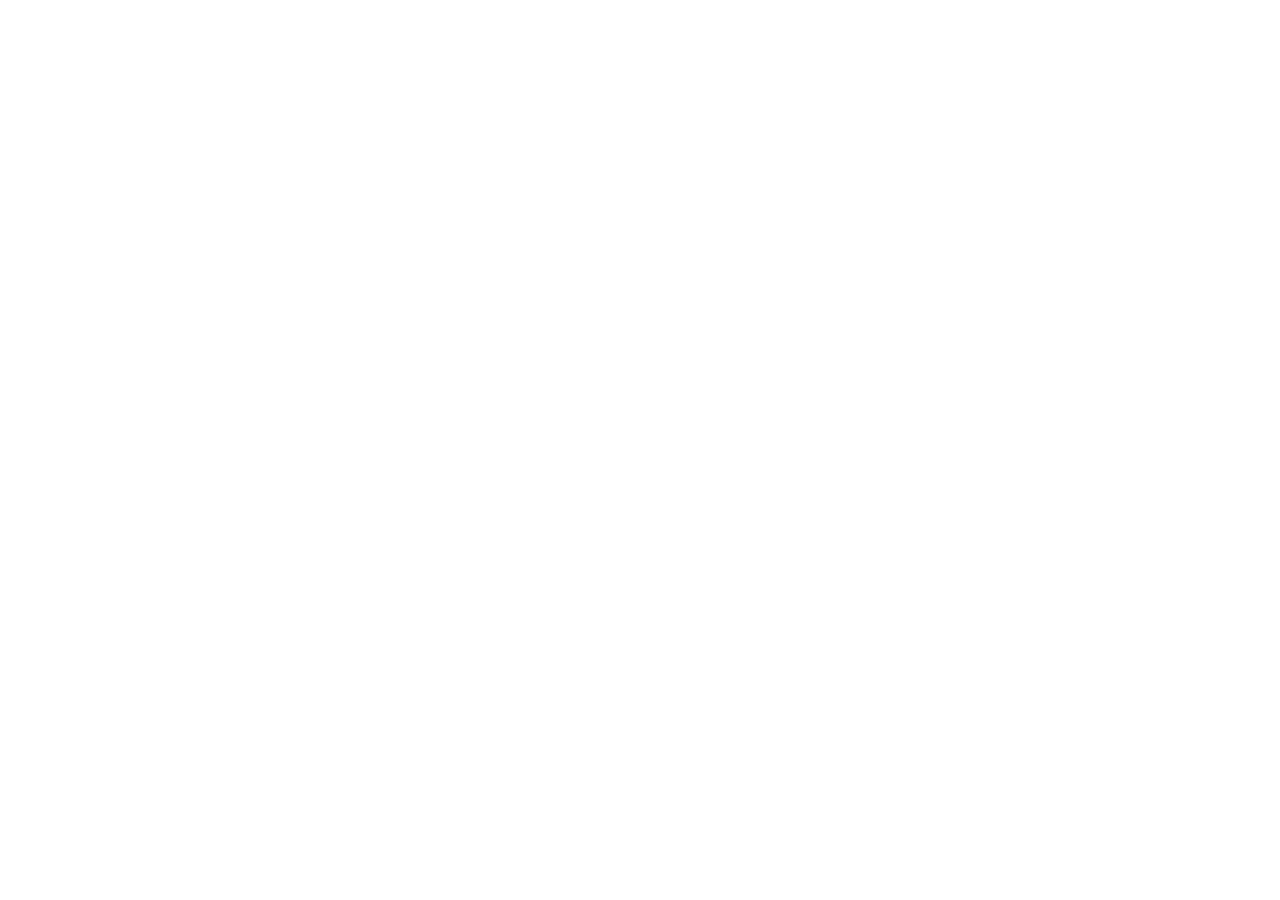
==== index.html @ 560f4daa "Сайт Синие лопасти: промышленные полы, стопинг Статическая версия для GitHub Pages, чтобы открывать " ====
<!doctype html>
<html lang="ru">
  <head>
    <meta charset="utf-8" />
    <meta name="viewport" content="width=device-width, initial-scale=1" />
    <title>Синие лопасти</title>
    <meta name="description" content="Синие лопасти — промышленные бетонные полы методом стопинга. Новосибирск и Сибирь. Кварц, корунд, металл. От 800 м²." />
    <meta name="theme-color" content="#090A0C" />
    <meta property="og:title" content="Синие лопасти" />
    <meta property="og:description" content="Промышленные бетонные полы. Стопинг." />
    <meta property="og:image" content="https://milordasceo.github.io/sinie-lopasti/og.jpg" />
    <link rel="icon" href="/sinie-lopasti/favicon.svg" type="image/svg+xml" />
    <link rel="preconnect" href="https://fonts.googleapis.com" />
    <link rel="preconnect" href="https://fonts.gstatic.com" crossorigin />
    <link href="https://fonts.googleapis.com/css2?family=Cormorant+Garamond:ital,wght@0,400;0,500;0,600;1,400&family=Manrope:wght@400;500;600;700&display=swap" rel="stylesheet" />
    <link rel="stylesheet" href="/sinie-lopasti/styles.css" />
  </head>
  <body>
    <div id="app"></div>
    <script src="/sinie-lopasti/app.js"></script>
  </body>
</html>
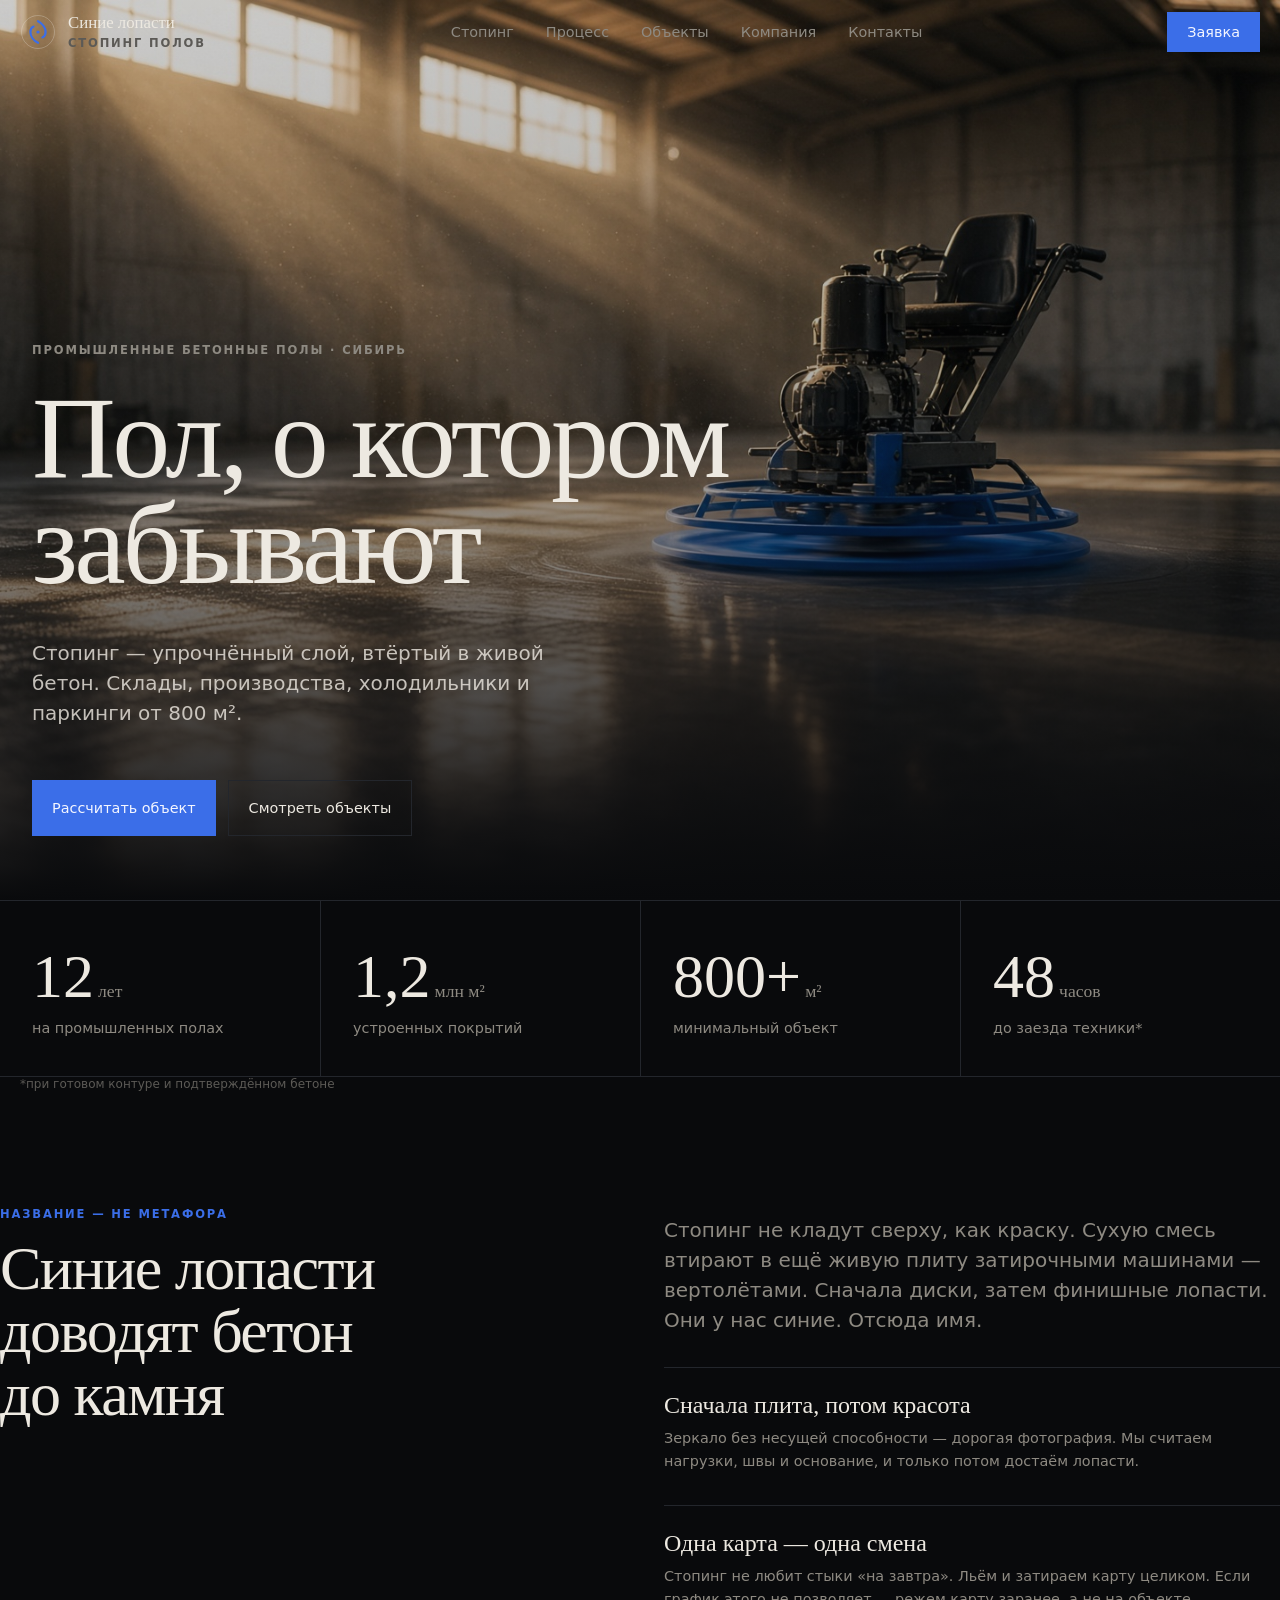
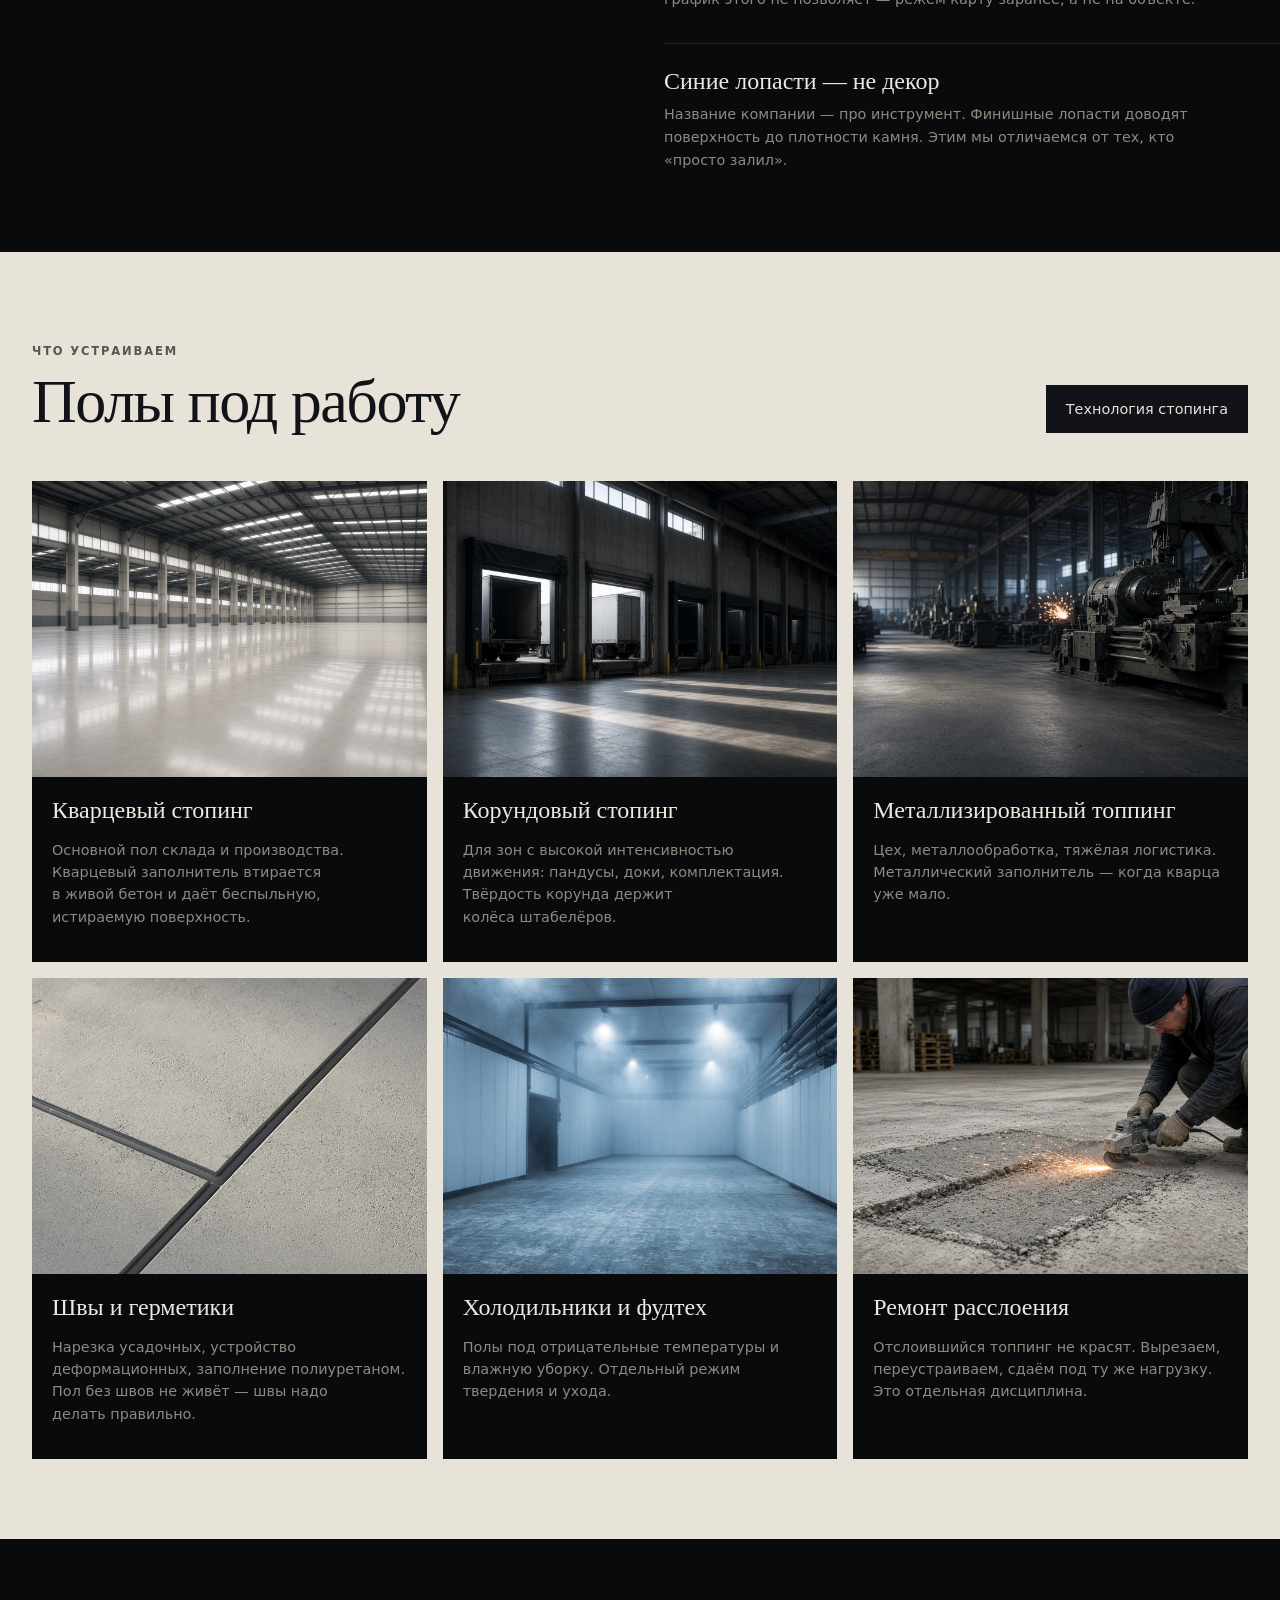
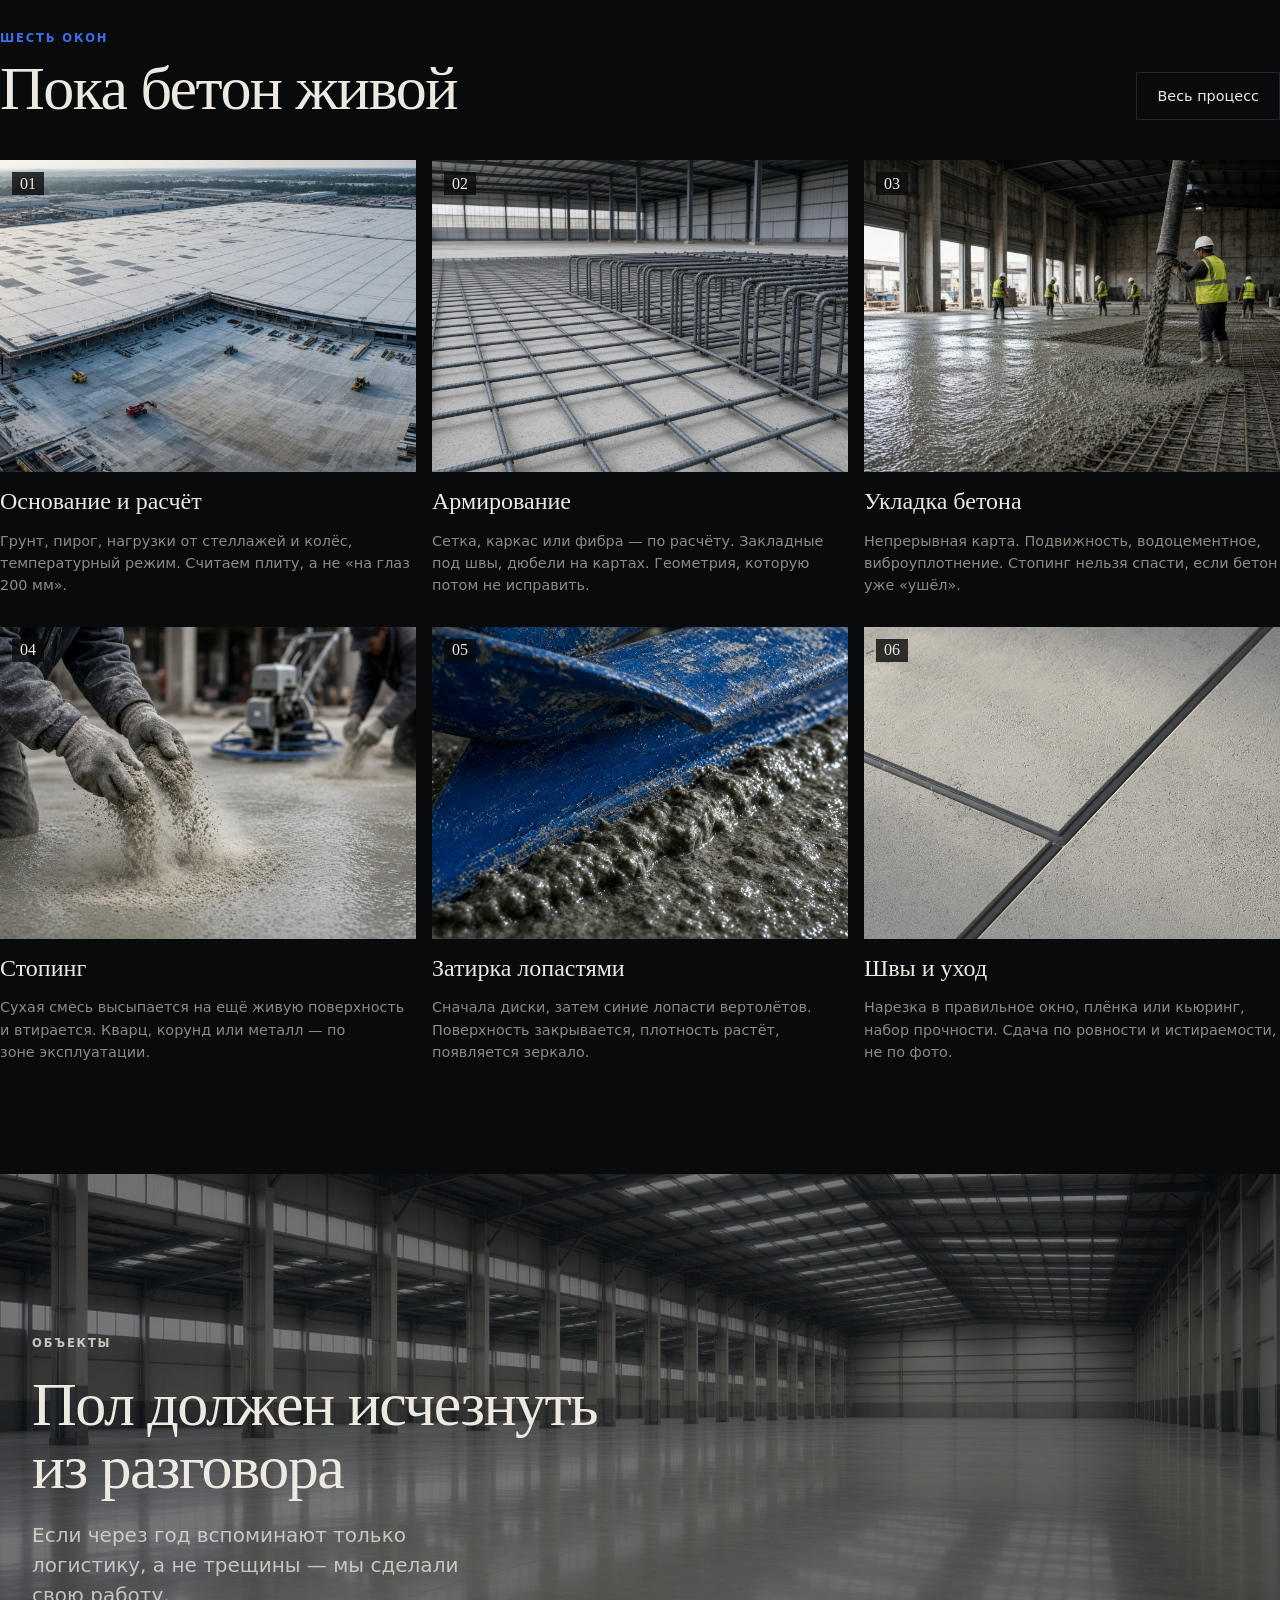
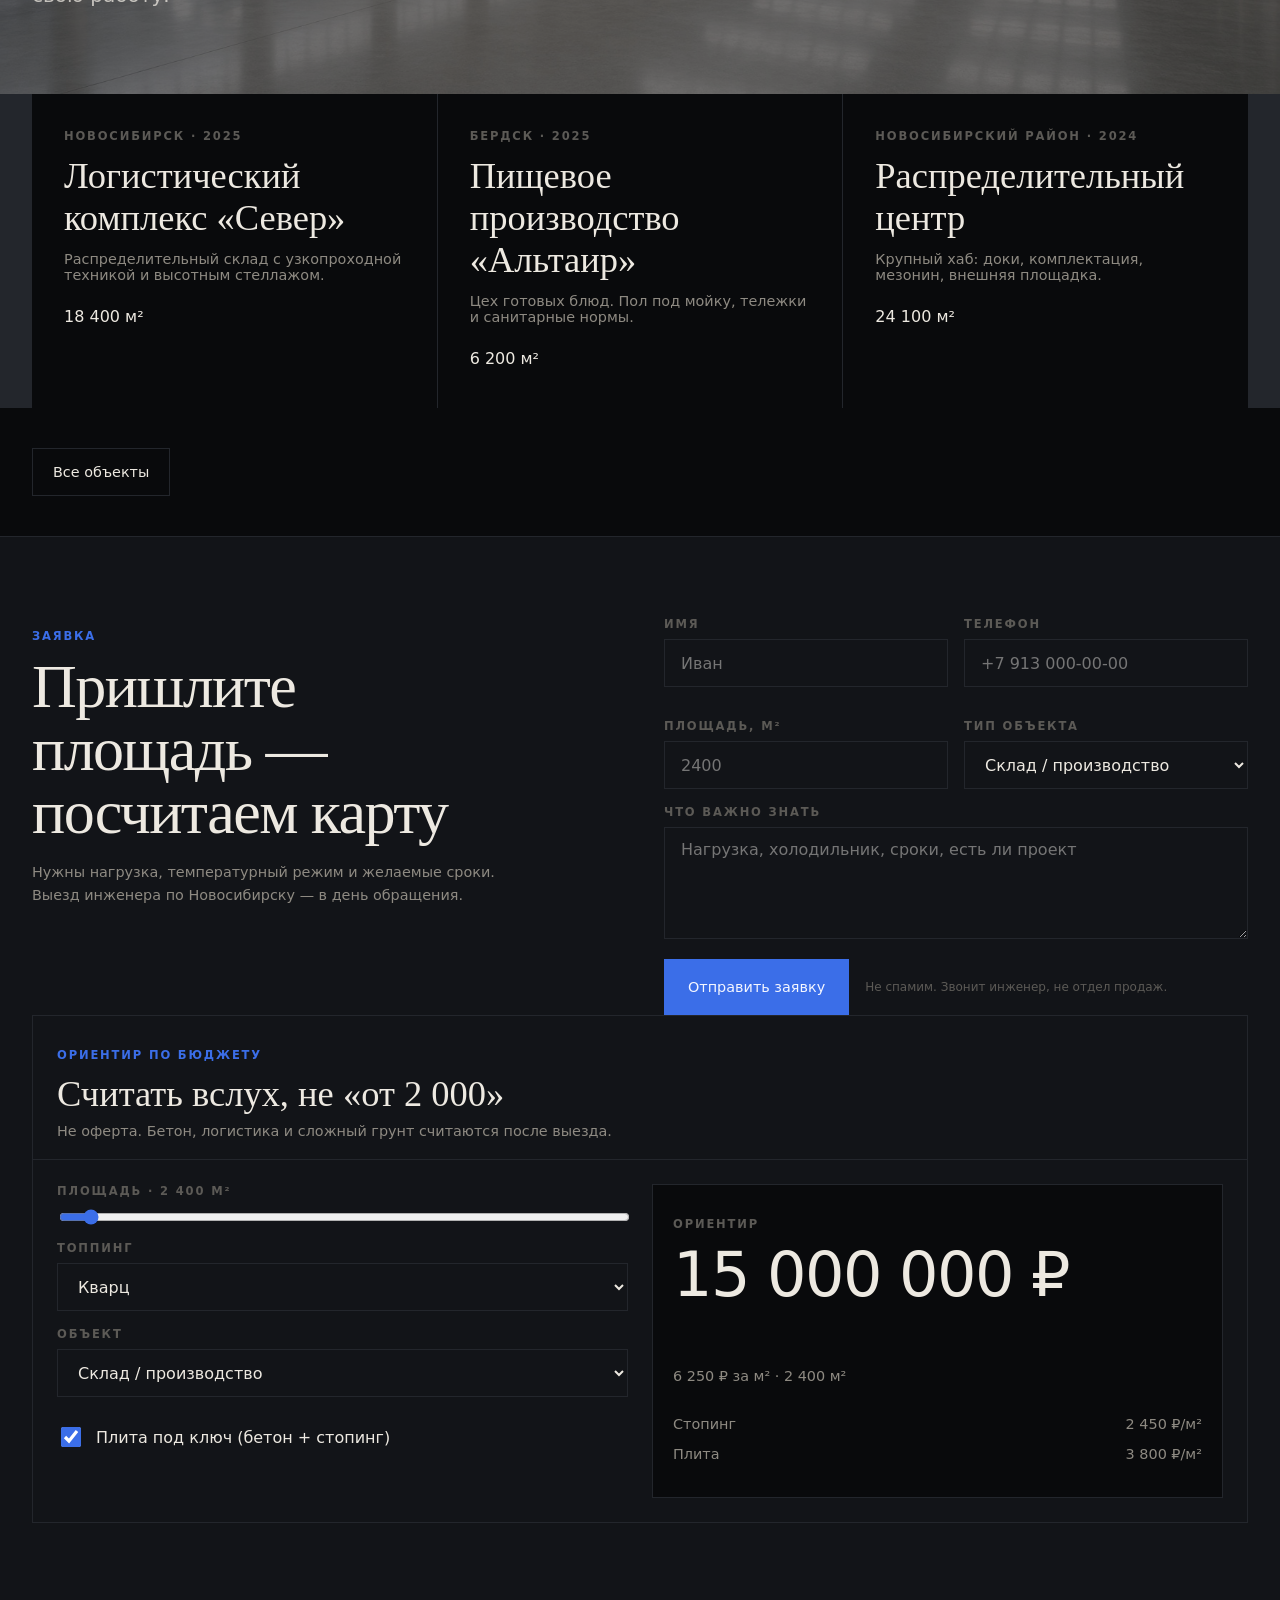
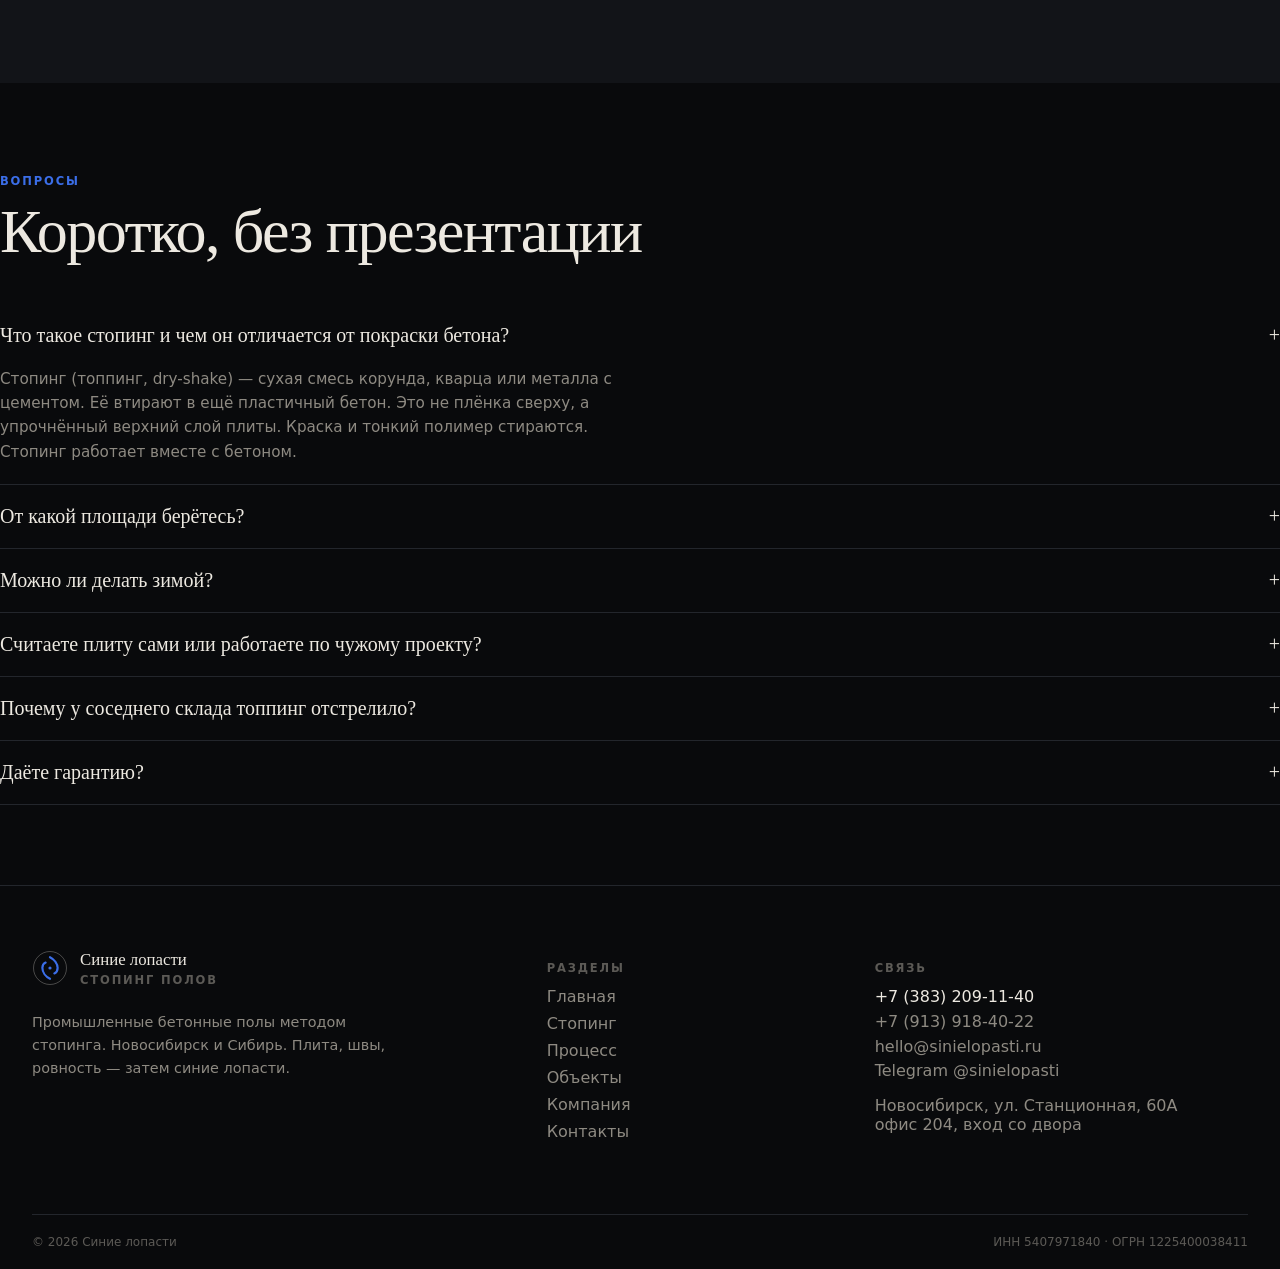
==== commit f5c52b83: "Hash-роутинг и относительные пути — сайт открывается из России" ====
--- a/index.html
+++ b/index.html
@@ -9,14 +9,14 @@
     <meta property="og:title" content="Синие лопасти" />
     <meta property="og:description" content="Промышленные бетонные полы. Стопинг." />
     <meta property="og:image" content="https://milordasceo.github.io/sinie-lopasti/og.jpg" />
-    <link rel="icon" href="/sinie-lopasti/favicon.svg" type="image/svg+xml" />
+    <link rel="icon" href="favicon.svg" type="image/svg+xml" />
     <link rel="preconnect" href="https://fonts.googleapis.com" />
     <link rel="preconnect" href="https://fonts.gstatic.com" crossorigin />
     <link href="https://fonts.googleapis.com/css2?family=Cormorant+Garamond:ital,wght@0,400;0,500;0,600;1,400&family=Manrope:wght@400;500;600;700&display=swap" rel="stylesheet" />
-    <link rel="stylesheet" href="/sinie-lopasti/styles.css" />
+    <link rel="stylesheet" href="styles.css" />
   </head>
   <body>
     <div id="app"></div>
-    <script src="/sinie-lopasti/app.js"></script>
+    <script src="app.js"></script>
   </body>
 </html>
--- a/styles.css
+++ b/styles.css
@@ -0,0 +1,321 @@
+:root {
+  --bg: #090a0c;
+  --surface: #121418;
+  --fg: #ede9e1;
+  --muted: #8e8a82;
+  --subtle: #5c5a56;
+  --blade: #3b6ee8;
+  --blade-fg: #f4f6ff;
+  --border: #23262c;
+  --paper: #e8e3d8;
+  --ink: #121318;
+  --ink-muted: #5a564e;
+  --danger: #c45c3e;
+  --display: "Cormorant Garamond", "Times New Roman", Georgia, serif;
+  --sans: "Manrope", "Segoe UI", system-ui, sans-serif;
+  --text-display: clamp(2.85rem, 1.1rem + 8vw, 7.25rem);
+  --text-headline: clamp(2.1rem, 1rem + 3.6vw, 4.4rem);
+  --text-title: clamp(1.45rem, 1rem + 1.6vw, 2.35rem);
+  --text-lead: clamp(1.05rem, 0.95rem + 0.5vw, 1.25rem);
+}
+
+* { box-sizing: border-box; }
+html {
+  -webkit-font-smoothing: antialiased;
+  background: var(--bg);
+  color: var(--fg);
+  scroll-behavior: smooth;
+}
+body {
+  margin: 0;
+  font-family: var(--sans);
+  background: var(--bg);
+  color: var(--fg);
+}
+a { color: inherit; text-decoration: none; }
+img { max-width: 100%; display: block; }
+button, [role="button"] { cursor: pointer; font-family: inherit; }
+h1, h2, h3, h4 {
+  font-family: var(--display);
+  font-weight: 500;
+  text-wrap: balance;
+  margin: 0;
+}
+p { text-wrap: pretty; }
+::selection { background: var(--blade); color: var(--blade-fg); }
+.wrap { max-width: 80rem; margin: 0 auto; padding: 0 1.25rem; }
+@media (min-width: 768px) { .wrap { padding: 0 2rem; } }
+
+.meta {
+  font-size: 0.72rem;
+  letter-spacing: 0.16em;
+  text-transform: uppercase;
+  font-weight: 600;
+  color: var(--subtle);
+}
+
+.display { font-size: var(--text-display); line-height: 0.92; letter-spacing: -0.03em; }
+.headline { font-size: var(--text-headline); line-height: 1.02; letter-spacing: -0.025em; }
+.title { font-size: var(--text-title); line-height: 1.15; }
+.lead { font-size: var(--text-lead); line-height: 1.5; color: var(--muted); }
+
+.btn {
+  display: inline-flex;
+  align-items: center;
+  justify-content: center;
+  gap: 0.5rem;
+  min-height: 3rem;
+  padding: 0 1.25rem;
+  border: 0;
+  font-size: 0.9rem;
+  font-weight: 500;
+  transition: transform 150ms ease, background 150ms ease, border-color 150ms ease;
+}
+.btn:active { transform: scale(0.96); }
+.btn-blade { background: var(--blade); color: var(--blade-fg); }
+.btn-outline { background: transparent; color: var(--fg); border: 1px solid var(--border); }
+.btn-ink { background: var(--ink); color: var(--paper); }
+.btn-wide { width: 100%; }
+
+header.site {
+  position: fixed;
+  inset: 0 0 auto 0;
+  z-index: 50;
+  height: 4rem;
+  display: flex;
+  align-items: center;
+  border-bottom: 1px solid transparent;
+  transition: background 200ms ease, border-color 200ms ease;
+}
+header.site.scrolled, header.site.open {
+  background: rgba(9, 10, 12, 0.92);
+  border-bottom-color: var(--border);
+  backdrop-filter: blur(12px);
+}
+.header-inner {
+  width: 100%;
+  max-width: 80rem;
+  margin: 0 auto;
+  padding: 0 1.25rem;
+  display: flex;
+  align-items: center;
+  justify-content: space-between;
+}
+.logo { display: flex; align-items: center; gap: 0.75rem; }
+.logo svg { width: 2.25rem; height: 2.25rem; }
+.logo-name { font-family: var(--display); font-size: 1.05rem; }
+.logo-sub { display: block; margin-top: 0.2rem; }
+.nav-desk { display: none; gap: 2rem; }
+.nav-desk a { font-size: 0.9rem; color: var(--muted); }
+.nav-desk a:hover, .nav-desk a.active { color: var(--fg); }
+.header-actions { display: flex; align-items: center; gap: 0.5rem; }
+.burger { width: 3rem; height: 3rem; border: 0; background: none; color: var(--fg); display: grid; place-items: center; }
+@media (min-width: 1024px) {
+  .nav-desk { display: flex; }
+  .burger { display: none; }
+  .header-cta { display: inline-flex !important; }
+}
+.header-cta { display: none; min-height: 2.5rem; }
+
+.mobile-nav {
+  display: none;
+  position: fixed;
+  inset: 0;
+  z-index: 40;
+  background: var(--bg);
+  padding: 5rem 1.25rem 2.5rem;
+  flex-direction: column;
+}
+.mobile-nav.show { display: flex; }
+.mobile-nav a.big {
+  font-family: var(--display);
+  font-size: 2.25rem;
+  padding: 0.4rem 0;
+}
+.mobile-nav .bottom { margin-top: auto; border-top: 1px solid var(--border); padding-top: 1.5rem; color: var(--muted); font-size: 0.9rem; }
+
+.hero-photo { position: relative; height: 68svh; overflow: hidden; }
+.hero-photo img { position: absolute; inset: 0; width: 100%; height: 100%; object-fit: cover; }
+.hero-photo .shade { position: absolute; inset: 0; background: linear-gradient(to top, var(--bg) 0%, rgba(9,10,12,0.2) 45%, transparent 100%); }
+.hero-copy { padding: 2rem 1.25rem 2.5rem; }
+.hero-copy h1 { margin: 1rem 0 1.25rem; max-width: 20ch; }
+.hero-copy .actions { display: flex; flex-direction: column; gap: 0.75rem; margin-top: 2rem; }
+@media (min-width: 768px) {
+  .hero { position: relative; min-height: 100svh; }
+  .hero-photo { position: absolute; inset: 0; height: auto; }
+  .hero-photo .shade { background: linear-gradient(to top, var(--bg) 0%, rgba(9,10,12,0.35) 50%, rgba(9,10,12,0.2) 100%); }
+  .hero-copy {
+    position: relative;
+    min-height: 100svh;
+    max-width: 80rem;
+    margin: 0 auto;
+    padding: 7rem 2rem 4rem;
+    display: flex;
+    flex-direction: column;
+    justify-content: flex-end;
+  }
+  .hero-copy .lead { color: rgba(237, 233, 225, 0.8); max-width: 36rem; }
+  .hero-copy .actions { flex-direction: row; }
+  .desk-only { display: block !important; }
+  .mob-only { display: none !important; }
+}
+.desk-only { display: none; }
+.mob-only { display: block; }
+
+.stats { border-block: 1px solid var(--border); display: grid; grid-template-columns: 1fr 1fr; }
+.stat { padding: 2rem 1.25rem; }
+.stat:nth-child(even) { border-left: 1px solid var(--border); }
+.stat .num { font-family: var(--display); font-size: var(--text-title); }
+.stat .unit { font-size: 1.1rem; color: var(--muted); margin-left: 0.25rem; }
+.stat p { margin: 0.5rem 0 0; color: var(--muted); font-size: 0.9rem; }
+.stats-note { max-width: 80rem; margin: 0 auto; padding: 0 1.25rem 1.5rem; font-size: 0.75rem; color: var(--subtle); }
+@media (min-width: 1024px) {
+  .stats { grid-template-columns: repeat(4, 1fr); }
+  .stat { border-left: 1px solid var(--border); padding: 2.5rem 2rem; }
+  .stat:first-child { border-left: 0; }
+  .stat .num { font-size: var(--text-headline); }
+}
+
+.section { padding: 5rem 0; }
+.grid-12 { display: grid; gap: 3rem; }
+@media (min-width: 768px) {
+  .grid-12 { grid-template-columns: repeat(12, 1fr); }
+  .col-5 { grid-column: span 5; }
+  .col-6 { grid-column: 7 / span 6; }
+  .col-7 { grid-column: 6 / span 7; }
+  .col-4 { grid-column: span 4; }
+}
+.principle { border-top: 1px solid var(--border); padding-top: 1.5rem; margin-top: 2rem; }
+.principle h3 { font-size: 1.5rem; }
+.principle p { margin: 0.5rem 0 0; color: var(--muted); font-size: 0.9rem; line-height: 1.6; }
+
+.paper { background: var(--paper); color: var(--ink); }
+.paper .meta { color: var(--ink-muted); }
+.cards { display: grid; gap: 1rem; margin-top: 3rem; }
+@media (min-width: 640px) { .cards { grid-template-columns: 1fr 1fr; } }
+@media (min-width: 1024px) { .cards { grid-template-columns: 1fr 1fr 1fr; } }
+.card { background: var(--bg); color: var(--fg); overflow: hidden; }
+.card img { aspect-ratio: 4/3; width: 100%; object-fit: cover; }
+.card .pad { padding: 1.25rem; }
+.card h3 { font-size: 1.5rem; }
+.card p { color: var(--muted); font-size: 0.9rem; line-height: 1.55; }
+
+.steps { display: flex; gap: 1rem; overflow-x: auto; scroll-snap-type: x mandatory; padding-bottom: 1rem; margin: 2.5rem -1.25rem 0; padding-inline: 1.25rem; }
+.step { flex: 0 0 78vw; scroll-snap-align: start; }
+.step img { aspect-ratio: 4/3; width: 100%; object-fit: cover; }
+.step h3 { margin-top: 1rem; font-size: 1.5rem; }
+.step p { color: var(--muted); font-size: 0.9rem; line-height: 1.55; }
+.badge { position: absolute; left: 0.75rem; top: 0.75rem; background: rgba(9,10,12,0.8); padding: 0.15rem 0.5rem; font-family: var(--display); }
+.rel { position: relative; }
+@media (min-width: 768px) {
+  .steps { display: grid; grid-template-columns: 1fr 1fr 1fr; overflow: visible; margin-inline: 0; padding-inline: 0; }
+  .step { flex: none; }
+}
+
+.band { position: relative; min-height: 70vw; overflow: hidden; }
+.band img.bg { position: absolute; inset: 0; width: 100%; height: 100%; object-fit: cover; }
+.band .veil { position: absolute; inset: 0; background: rgba(9,10,12,0.55); }
+.band .inner { position: relative; min-height: 70vw; display: flex; flex-direction: column; justify-content: flex-end; padding: 4rem 1.25rem; }
+@media (min-width: 768px) {
+  .band, .band .inner { min-height: 32.5rem; }
+  .band .inner { padding: 4rem 2rem; }
+}
+
+.feat { display: grid; gap: 1px; background: var(--border); }
+.feat a { background: var(--bg); padding: 1.5rem 2rem; }
+.feat h3:hover { color: var(--blade); }
+@media (min-width: 768px) { .feat { grid-template-columns: 1fr 1fr 1fr; } }
+
+.surface { background: var(--surface); border-top: 1px solid var(--border); }
+.field { margin-bottom: 1rem; }
+.field label { display: block; margin-bottom: 0.5rem; }
+input, textarea, select {
+  width: 100%;
+  font: inherit;
+  color: var(--fg);
+  background: var(--surface);
+  border: 1px solid var(--border);
+  min-height: 3rem;
+  padding: 0 1rem;
+  outline: none;
+}
+textarea { min-height: 7rem; padding: 0.75rem 1rem; resize: vertical; }
+input:focus, textarea:focus, select:focus { border-color: rgba(59,110,232,0.7); }
+.row2 { display: grid; gap: 1rem; }
+@media (min-width: 768px) { .row2 { grid-template-columns: 1fr 1fr; } }
+
+.est { border: 1px solid var(--border); background: var(--surface); }
+.est-head { border-bottom: 1px solid var(--border); padding: 1.25rem 1.5rem; }
+.est-body { display: grid; gap: 1.5rem; padding: 1.5rem; }
+@media (min-width: 768px) { .est-body { grid-template-columns: 1fr 1fr; } }
+.est-sum { border: 1px solid var(--border); background: var(--bg); padding: 1.25rem; }
+input[type=range] { accent-color: var(--blade); height: 0.5rem; padding: 0; min-height: 0; background: var(--border); }
+.faq button {
+  width: 100%;
+  background: none;
+  border: 0;
+  color: var(--fg);
+  display: flex;
+  justify-content: space-between;
+  gap: 1rem;
+  text-align: left;
+  padding: 1.25rem 0;
+  font-family: var(--display);
+  font-size: 1.25rem;
+}
+.faq .item { border-bottom: 1px solid var(--border); }
+.faq .ans { color: var(--muted); font-size: 0.95rem; line-height: 1.6; max-width: 40rem; padding-bottom: 1.25rem; display: none; }
+.faq .item.open .ans { display: block; }
+
+footer.site { border-top: 1px solid var(--border); padding-bottom: 5.5rem; }
+@media (min-width: 768px) { footer.site { padding-bottom: 0; } }
+.foot-grid { display: grid; gap: 3rem; padding: 4rem 0; }
+@media (min-width: 768px) { .foot-grid { grid-template-columns: 5fr 3fr 4fr; } }
+.foot-bar { border-top: 1px solid var(--border); padding: 1.25rem 0; font-size: 0.75rem; color: var(--subtle); display: flex; flex-direction: column; gap: 0.4rem; }
+@media (min-width: 768px) { .foot-bar { flex-direction: row; justify-content: space-between; } }
+
+.cta-bar {
+  position: fixed;
+  inset: auto 0 0 0;
+  z-index: 30;
+  border-top: 1px solid var(--border);
+  background: rgba(9,10,12,0.95);
+  backdrop-filter: blur(12px);
+  padding: 0.75rem 1rem calc(0.75rem + env(safe-area-inset-bottom));
+  display: grid;
+  grid-template-columns: 1fr 1fr;
+  gap: 0.5rem;
+}
+@media (min-width: 768px) { .cta-bar { display: none; } }
+html.nav-open .cta-bar { display: none; }
+html.no-cta .cta-bar { display: none; }
+
+.page-hero { position: relative; min-height: 72svh; overflow: hidden; }
+.page-hero.short { min-height: 48svh; }
+.page-hero img { position: absolute; inset: 0; width: 100%; height: 100%; object-fit: cover; }
+.page-hero .shade { position: absolute; inset: 0; background: linear-gradient(to top, var(--bg), rgba(9,10,12,0.45) 50%, rgba(9,10,12,0.25)); }
+.page-hero .inner { position: relative; min-height: inherit; display: flex; flex-direction: column; justify-content: flex-end; padding: 7rem 1.25rem 4rem; }
+@media (min-width: 768px) { .page-hero .inner { padding: 7rem 2rem 4rem; } }
+
+.cover { aspect-ratio: 16/10; width: 100%; object-fit: cover; }
+.cover-wide { aspect-ratio: 21/9; width: 100%; object-fit: cover; }
+.obj-grid { display: grid; gap: 2.5rem; }
+@media (min-width: 768px) { .obj-grid { grid-template-columns: 1fr 1fr; } .obj-grid .span2 { grid-column: span 2; } }
+.spec { border-block: 1px solid var(--border); display: grid; }
+.spec div { padding: 1.75rem 1.25rem; border-bottom: 1px solid var(--border); }
+@media (min-width: 768px) {
+  .spec { grid-template-columns: 1fr 1fr 1fr; }
+  .spec div { border-right: 1px solid var(--border); border-bottom: 0; padding: 1.75rem 2rem; }
+}
+.process-row { display: grid; gap: 1.5rem; border-top: 1px solid var(--border); padding: 3rem 0; }
+@media (min-width: 768px) { .process-row { grid-template-columns: 2fr 4fr 5fr; } }
+.n-big { font-family: var(--display); font-size: 3rem; color: var(--blade); }
+.muted { color: var(--muted); }
+.subtle { color: var(--subtle); }
+.err { color: var(--danger); font-size: 0.9rem; }
+.ok-box { border: 1px solid var(--border); background: var(--surface); padding: 1.5rem; }
+.gallery { display: grid; gap: 0.75rem; }
+@media (min-width: 768px) { .gallery { grid-template-columns: 1fr 1fr 1fr; } }
+.dl { display: grid; grid-template-columns: 1fr 1fr; gap: 1.5rem; }
+.flex-end { display: flex; flex-wrap: wrap; gap: 1rem; align-items: end; justify-content: space-between; }
+html.nav-open body { overflow: hidden; }
